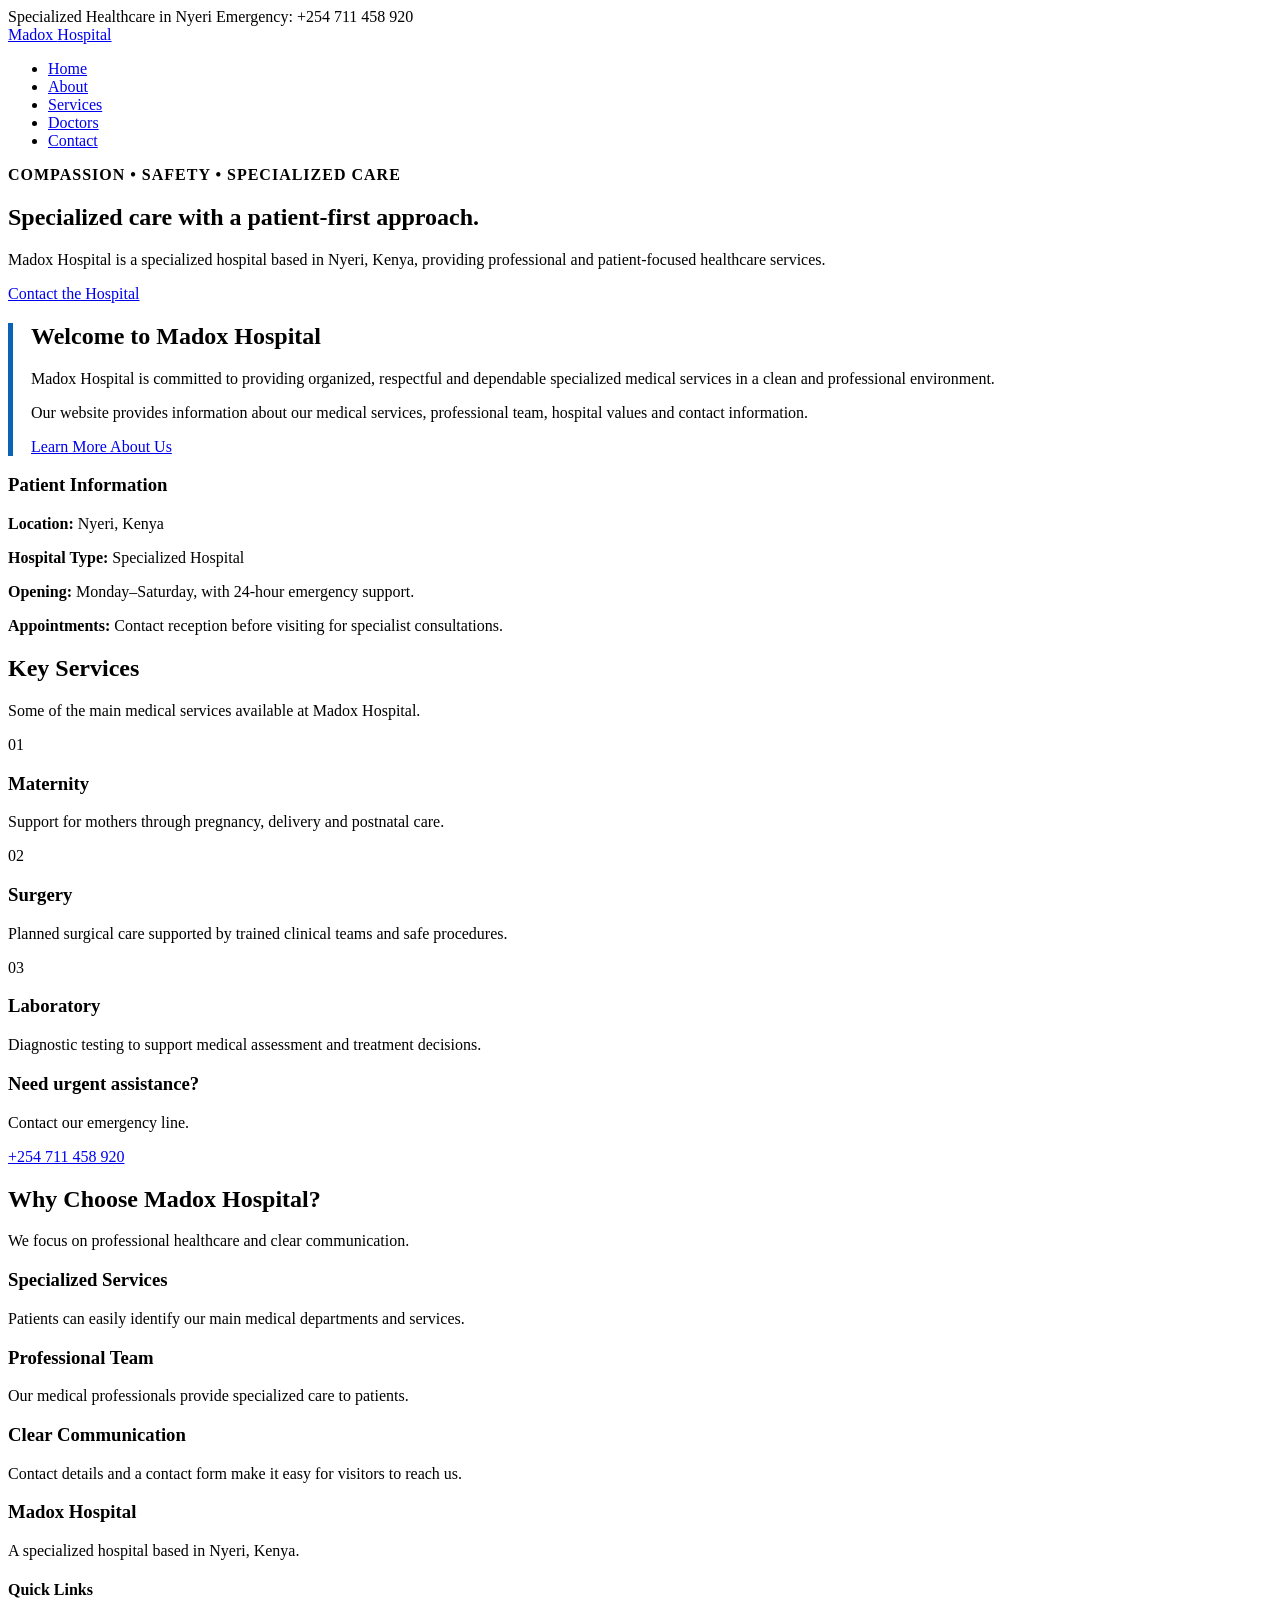
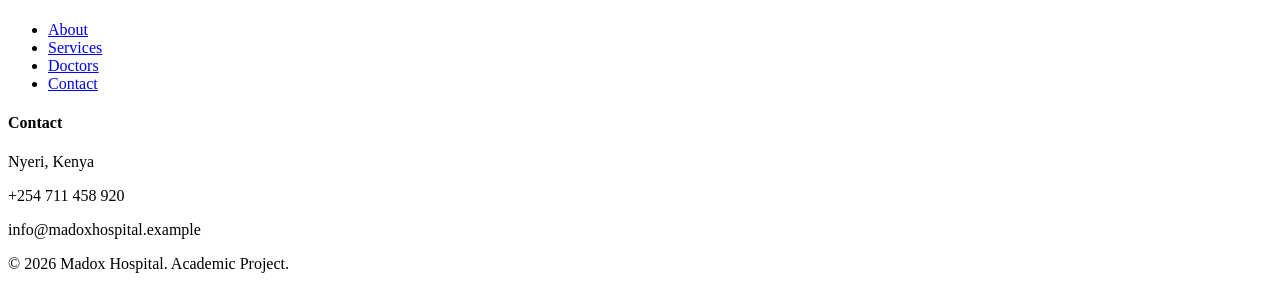
==== index.html @ 1bfaea6d "build 5 pages website" ====
<!DOCTYPE html>
<html lang="en">
<head>
    <meta charset="UTF-8">
    <meta name="viewport" content="width=device-width, initial-scale=1.0">

    <title>Madox Hospital | Home</title>

    <!-- External CSS -->
    <link rel="stylesheet" href="css/style.css">

    <!-- Internal CSS -->
    <style>
        .welcome-highlight {
            border-left: 5px solid #0b63b6;
            padding-left: 18px;
        }
    </style>
</head>

<body>

    <!-- Top information bar -->
    <div class="topbar">
        <div class="container">
            <span>Specialized Healthcare in Nyeri</span>
            <span>Emergency: +254 711 458 920</span>
        </div>
    </div>

    <!-- Navigation -->
    <header>
        <div class="container navbar">

            <a class="brand" href="index.html">
                Madox <span>Hospital</span>
            </a>

            <nav>
                <ul>
                    <li><a class="active" href="index.html">Home</a></li>
                    <li><a href="about.html">About</a></li>
                    <li><a href="services.html">Services</a></li>
                    <li><a href="doctors.html">Doctors</a></li>
                    <li><a href="contact.html">Contact</a></li>
                </ul>
            </nav>

        </div>
    </header>

    <!-- Hero section -->
    <section class="hero">

        <div class="container hero-content">

            <!-- INLINE CSS -->
            <p style="font-weight: 700; letter-spacing: 1px;">
                COMPASSION • SAFETY • SPECIALIZED CARE
            </p>

            <h1>
                Specialized care with a patient-first approach.
            </h1>

            <p>
                Madox Hospital is a specialized hospital based in
                Nyeri, Kenya, providing professional and patient-focused
                healthcare services.
            </p>

            <a class="btn" href="contact.html">
                Contact the Hospital
            </a>

        </div>

    </section>

    <!-- Welcome section -->
    <section class="section">

        <div class="container grid-2">

            <div class="content-block welcome-highlight">

                <h2>Welcome to Madox Hospital</h2>

                <p>
                    Madox Hospital is committed to providing organized,
                    respectful and dependable specialized medical services
                    in a clean and professional environment.
                </p>

                <p>
                    Our website provides information about our medical
                    services, professional team, hospital values and
                    contact information.
                </p>

                <a class="btn btn-primary" href="about.html">
                    Learn More About Us
                </a>

            </div>

            <div class="card">

                <h3>Patient Information</h3>

                <p>
                    <strong>Location:</strong> Nyeri, Kenya
                </p>

                <p>
                    <strong>Hospital Type:</strong> Specialized Hospital
                </p>

                <p>
                    <strong>Opening:</strong>
                    Monday–Saturday, with 24-hour emergency support.
                </p>

                <p>
                    <strong>Appointments:</strong>
                    Contact reception before visiting for specialist
                    consultations.
                </p>

            </div>

        </div>

    </section>

    <!-- Services section -->
    <section class="section section-light">

        <div class="container">

            <div class="section-title">

                <h2>Key Services</h2>

                <p>
                    Some of the main medical services available at
                    Madox Hospital.
                </p>

            </div>

            <div class="grid-3">

                <article class="card">

                    <div class="icon-box">01</div>

                    <h3>Maternity</h3>

                    <p>
                        Support for mothers through pregnancy,
                        delivery and postnatal care.
                    </p>

                </article>

                <article class="card">

                    <div class="icon-box">02</div>

                    <h3>Surgery</h3>

                    <p>
                        Planned surgical care supported by trained
                        clinical teams and safe procedures.
                    </p>

                </article>

                <article class="card">

                    <div class="icon-box">03</div>

                    <h3>Laboratory</h3>

                    <p>
                        Diagnostic testing to support medical
                        assessment and treatment decisions.
                    </p>

                </article>

            </div>

        </div>

    </section>

    <!-- Emergency section -->
    <section class="emergency-strip">

        <div class="container">

            <div>
                <h3>Need urgent assistance?</h3>

                <p>
                    Contact our emergency line.
                </p>
            </div>

            <a class="btn btn-primary" href="tel:+254711458920">
                +254 711 458 920
            </a>

        </div>

    </section>

    <!-- Why choose us -->
    <section class="section">

        <div class="container">

            <div class="section-title">

                <h2>Why Choose Madox Hospital?</h2>

                <p>
                    We focus on professional healthcare and
                    clear communication.
                </p>

            </div>

            <div class="grid-3">

                <div class="card">

                    <h3>Specialized Services</h3>

                    <p>
                        Patients can easily identify our main
                        medical departments and services.
                    </p>

                </div>

                <div class="card">

                    <h3>Professional Team</h3>

                    <p>
                        Our medical professionals provide
                        specialized care to patients.
                    </p>

                </div>

                <div class="card">

                    <h3>Clear Communication</h3>

                    <p>
                        Contact details and a contact form make
                        it easy for visitors to reach us.
                    </p>

                </div>

            </div>

        </div>

    </section>

    <!-- Footer -->
    <footer>

        <div class="container">

            <div class="footer-grid">

                <div>

                    <h3>Madox Hospital</h3>

                    <p>
                        A specialized hospital based in Nyeri,
                        Kenya.
                    </p>

                </div>

                <div>

                    <h4>Quick Links</h4>

                    <ul>

                        <li>
                            <a href="about.html">About</a>
                        </li>

                        <li>
                            <a href="services.html">Services</a>
                        </li>

                        <li>
                            <a href="doctors.html">Doctors</a>
                        </li>

                        <li>
                            <a href="contact.html">Contact</a>
                        </li>

                    </ul>

                </div>

                <div>

                    <h4>Contact</h4>

                    <p>Nyeri, Kenya</p>

                    <p>+254 711 458 920</p>

                    <p>info@madoxhospital.example</p>

                </div>

            </div>

            <div class="copyright">

                &copy; 2026 Madox Hospital. Academic Project.

            </div>

        </div>

    </footer>

</body>
</html>
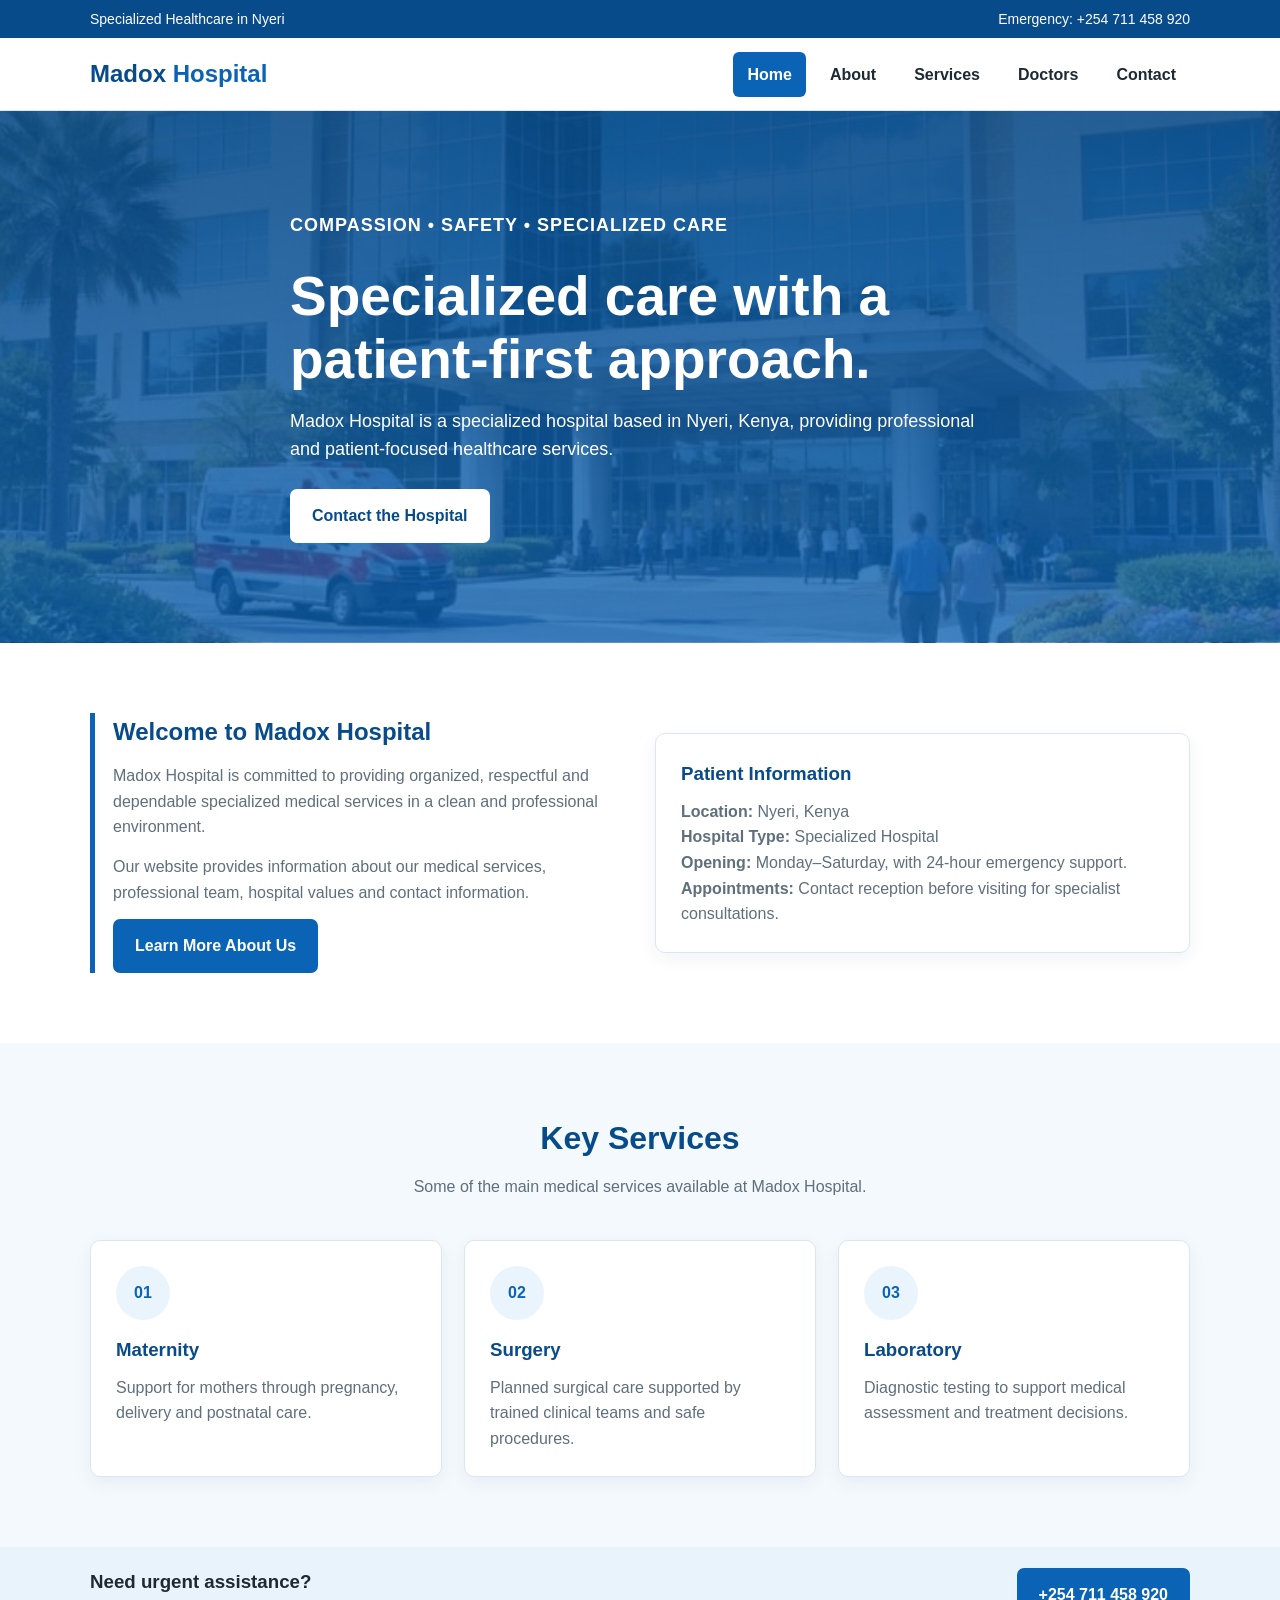
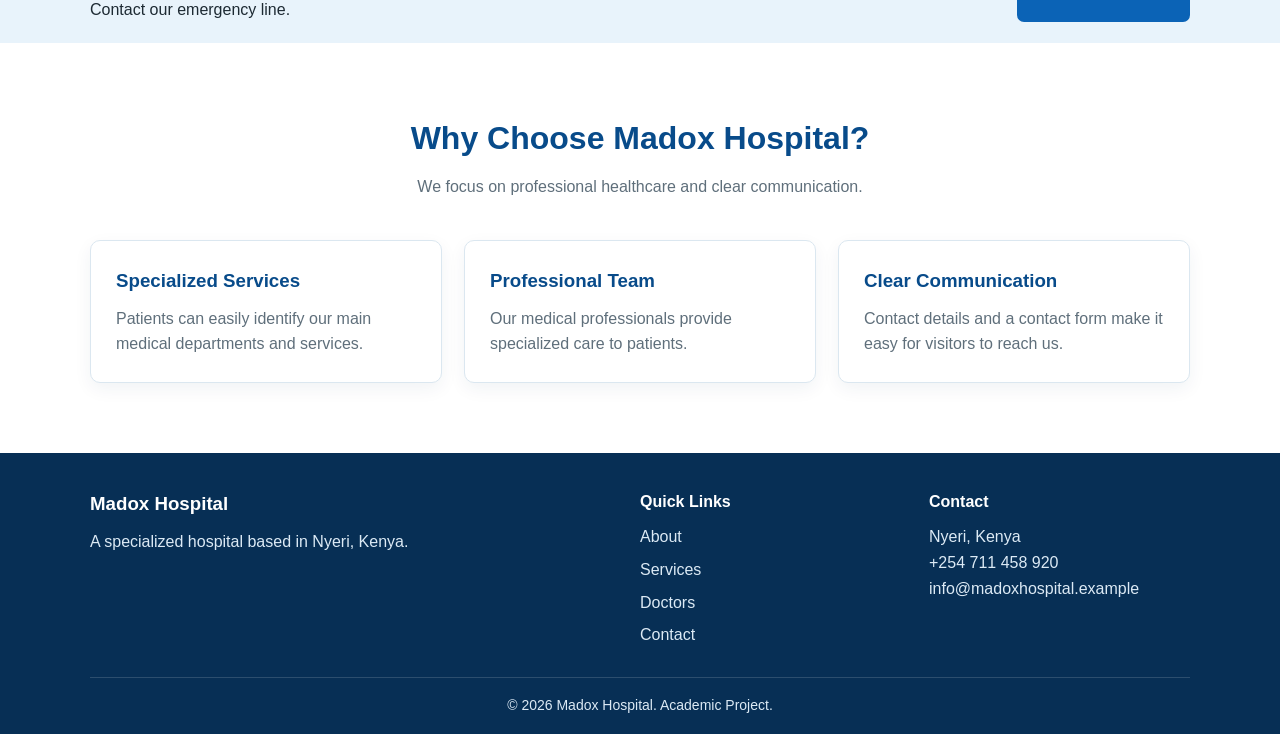
==== commit 30cf6a6e: "i have fixed typing error" ====
--- a/index.html
+++ b/index.html
@@ -7,7 +7,7 @@
     <title>Madox Hospital | Home</title>
 
     <!-- External CSS -->
-    <link rel="stylesheet" href="css/style.css">
+    <link rel="stylesheet" href="CSS/style.css">
 
     <!-- Internal CSS -->
     <style>
--- a/CSS/style.css
+++ b/CSS/style.css
@@ -0,0 +1,535 @@
+/* =========================
+   GENERAL STYLES
+   ========================= */
+
+* {
+    box-sizing: border-box;
+    margin: 0;
+    padding: 0;
+}
+
+html {
+    scroll-behavior: smooth;
+}
+
+body {
+    font-family: Arial, Helvetica, sans-serif;
+    color: #1d2a33;
+    background: white;
+    line-height: 1.6;
+}
+
+a {
+    text-decoration: none;
+    color: inherit;
+}
+
+.container {
+    width: 92%;
+    max-width: 1100px;
+    margin: auto;
+}
+
+
+/* =========================
+   TOP BAR
+   ========================= */
+
+.topbar {
+    background: #084b8a;
+    color: white;
+    font-size: 14px;
+    padding: 8px 0;
+}
+
+.topbar .container {
+    display: flex;
+    justify-content: space-between;
+    gap: 15px;
+}
+
+
+/* =========================
+   NAVIGATION
+   ========================= */
+
+header {
+    background: white;
+    border-bottom: 1px solid #dbe7f0;
+    position: sticky;
+    top: 0;
+    z-index: 100;
+}
+
+.navbar {
+    min-height: 72px;
+    display: flex;
+    align-items: center;
+    justify-content: space-between;
+    gap: 20px;
+}
+
+.brand {
+    color: #084b8a;
+    font-size: 24px;
+    font-weight: bold;
+}
+
+.brand span {
+    color: #0b63b6;
+}
+
+nav ul {
+    list-style: none;
+    display: flex;
+    gap: 10px;
+}
+
+nav a {
+    display: block;
+    padding: 10px 14px;
+    border-radius: 6px;
+    font-weight: bold;
+}
+
+nav a:hover,
+nav a.active {
+    background: #0b63b6;
+    color: white;
+}
+
+
+/* =========================
+   HERO
+   ========================= */
+
+.hero {
+    background:
+        linear-gradient(
+            rgba(8, 75, 138, 0.88),
+            rgba(11, 99, 182, 0.78)
+        ),
+        url("../images/madox\ hospital.jpg");
+
+    background-size: cover;
+    background-position: center;
+
+    color: white;
+    padding: 100px 0;
+}
+
+.hero-content {
+    max-width: 700px;
+}
+
+.hero h1 {
+    font-size: 55px;
+    line-height: 1.15;
+    margin: 15px 0;
+}
+
+.hero p {
+    font-size: 18px;
+    margin-bottom: 25px;
+}
+
+
+/* =========================
+   BUTTONS
+   ========================= */
+
+.btn {
+    display: inline-block;
+    background: white;
+    color: #084b8a;
+    padding: 12px 20px;
+    border-radius: 7px;
+    font-weight: bold;
+    border: 2px solid white;
+}
+
+.btn:hover {
+    background: transparent;
+    color: white;
+}
+
+.btn-primary {
+    background: #0b63b6;
+    color: white;
+    border-color: #0b63b6;
+}
+
+.btn-primary:hover {
+    background: #084b8a;
+    border-color: #084b8a;
+}
+
+
+/* =========================
+   SECTIONS
+   ========================= */
+
+.section {
+    padding: 70px 0;
+}
+
+.section-light {
+    background: #f4f9fd;
+}
+
+.section-title {
+    text-align: center;
+    margin-bottom: 40px;
+}
+
+.section-title h2 {
+    color: #084b8a;
+    font-size: 32px;
+    margin-bottom: 10px;
+}
+
+.section-title p {
+    color: #5f6f7b;
+}
+
+
+/* =========================
+   GRIDS
+   ========================= */
+
+.grid-2 {
+    display: grid;
+    grid-template-columns: 1fr 1fr;
+    gap: 30px;
+    align-items: center;
+}
+
+.grid-3 {
+    display: grid;
+    grid-template-columns: repeat(3, 1fr);
+    gap: 22px;
+}
+
+
+/* =========================
+   CARDS
+   ========================= */
+
+.card {
+    background: white;
+    border: 1px solid #dbe7f0;
+    border-radius: 10px;
+    padding: 25px;
+    box-shadow: 0 6px 18px rgba(18, 56, 83, 0.06);
+}
+
+.card h3 {
+    color: #084b8a;
+    margin-bottom: 10px;
+}
+
+.card p {
+    color: #5f6f7b;
+}
+
+.icon-box {
+    width: 54px;
+    height: 54px;
+    border-radius: 50%;
+    background: #eaf4fc;
+    color: #0b63b6;
+
+    display: flex;
+    align-items: center;
+    justify-content: center;
+
+    font-weight: bold;
+    margin-bottom: 15px;
+}
+
+
+/* =========================
+   PAGE BANNER
+   ========================= */
+
+.page-banner {
+    background:
+        linear-gradient(
+            rgba(8, 75, 138, 0.88),
+            rgba(11, 99, 182, 0.78)
+        ),
+        url("../images/corridor.jpg");
+
+    background-size: cover;
+    background-position: center;
+
+    color: white;
+    padding: 70px 0;
+    text-align: center;
+}
+
+.page-banner h1 {
+    font-size: 40px;
+    margin-bottom: 8px;
+}
+
+
+/* =========================
+   CONTENT
+   ========================= */
+
+.content-block h2 {
+    color: #084b8a;
+    margin-bottom: 12px;
+}
+
+.content-block p {
+    color: #5f6f7b;
+    margin-bottom: 14px;
+}
+
+
+/* =========================
+   VALUES
+   ========================= */
+
+.values-list {
+    list-style: none;
+
+    display: grid;
+    grid-template-columns: repeat(2, 1fr);
+
+    gap: 12px;
+    margin-top: 20px;
+}
+
+.values-list li {
+    background: #eaf4fc;
+    padding: 14px;
+    border-left: 4px solid #0b63b6;
+    border-radius: 5px;
+}
+
+
+/* =========================
+   DOCTORS
+   ========================= */
+
+.doctor-card {
+    overflow: hidden;
+    padding: 0;
+}
+
+.doctor-photo {
+    height: 230px;
+    background: #dbeaf6;
+
+    display: flex;
+    align-items: center;
+    justify-content: center;
+
+    color: #084b8a;
+    font-weight: bold;
+    text-align: center;
+    padding: 20px;
+}
+
+.doctor-info {
+    padding: 22px;
+}
+
+.specialty {
+    color: #0b63b6;
+    font-weight: bold;
+    margin-bottom: 10px;
+}
+
+
+/* =========================
+   CONTACT
+   ========================= */
+
+.contact-grid {
+    display: grid;
+    grid-template-columns: 0.9fr 1.1fr;
+    gap: 30px;
+}
+
+.contact-list {
+    list-style: none;
+}
+
+.contact-list li {
+    margin-bottom: 15px;
+    padding-bottom: 15px;
+    border-bottom: 1px solid #dbe7f0;
+}
+
+form {
+    display: grid;
+    gap: 16px;
+}
+
+.form-row {
+    display: grid;
+    grid-template-columns: 1fr 1fr;
+    gap: 16px;
+}
+
+label {
+    display: block;
+    font-weight: bold;
+    margin-bottom: 6px;
+}
+
+input,
+select,
+textarea {
+    width: 100%;
+    padding: 12px;
+
+    border: 1px solid #b9cbd9;
+    border-radius: 6px;
+
+    font: inherit;
+}
+
+textarea {
+    min-height: 140px;
+    resize: vertical;
+}
+
+button {
+    cursor: pointer;
+    font: inherit;
+}
+
+
+/* =========================
+   EMERGENCY
+   ========================= */
+
+.emergency-strip {
+    background: #e8f3fb;
+    padding: 20px 0;
+}
+
+.emergency-strip .container {
+    display: flex;
+    justify-content: space-between;
+    align-items: center;
+    gap: 18px;
+}
+
+
+/* =========================
+   FOOTER
+   ========================= */
+
+footer {
+    background: #072f55;
+    color: #dceaf5;
+    padding: 36px 0 18px;
+}
+
+.footer-grid {
+    display: grid;
+    grid-template-columns: 2fr 1fr 1fr;
+    gap: 28px;
+    margin-bottom: 22px;
+}
+
+footer h3,
+footer h4 {
+    color: white;
+    margin-bottom: 10px;
+}
+
+footer ul {
+    list-style: none;
+}
+
+footer li {
+    margin-bottom: 7px;
+}
+
+footer a:hover {
+    text-decoration: underline;
+}
+
+.copyright {
+    border-top: 1px solid rgba(255,255,255,0.15);
+    padding-top: 16px;
+    text-align: center;
+    font-size: 14px;
+}
+
+
+/* =========================
+   RESPONSIVE DESIGN
+   ========================= */
+
+@media (max-width: 800px) {
+
+    .navbar {
+        flex-direction: column;
+        padding: 18px 0;
+    }
+
+    nav ul {
+        justify-content: center;
+        flex-wrap: wrap;
+    }
+
+    .grid-2,
+    .grid-3,
+    .contact-grid,
+    .footer-grid {
+        grid-template-columns: 1fr;
+    }
+
+    .form-row {
+        grid-template-columns: 1fr;
+    }
+
+    .values-list {
+        grid-template-columns: 1fr;
+    }
+
+    .hero {
+        padding: 70px 0;
+    }
+
+    .hero h1 {
+        font-size: 40px;
+    }
+
+    .topbar .container {
+        flex-direction: column;
+    }
+    /* =========================
+   DOCTORS
+   ========================= */
+
+.doctor-card {
+    overflow: hidden;
+    padding: 0;
+}
+
+.doctor-image {
+    width: 100%;
+    height: 230px;
+    object-fit: cover;
+    display: block;
+}
+
+.doctor-info {
+    padding: 22px;
+}
+
+.specialty {
+    color: #0b63b6;
+    font-weight: bold;
+    margin-bottom: 10px;
+}
+}
